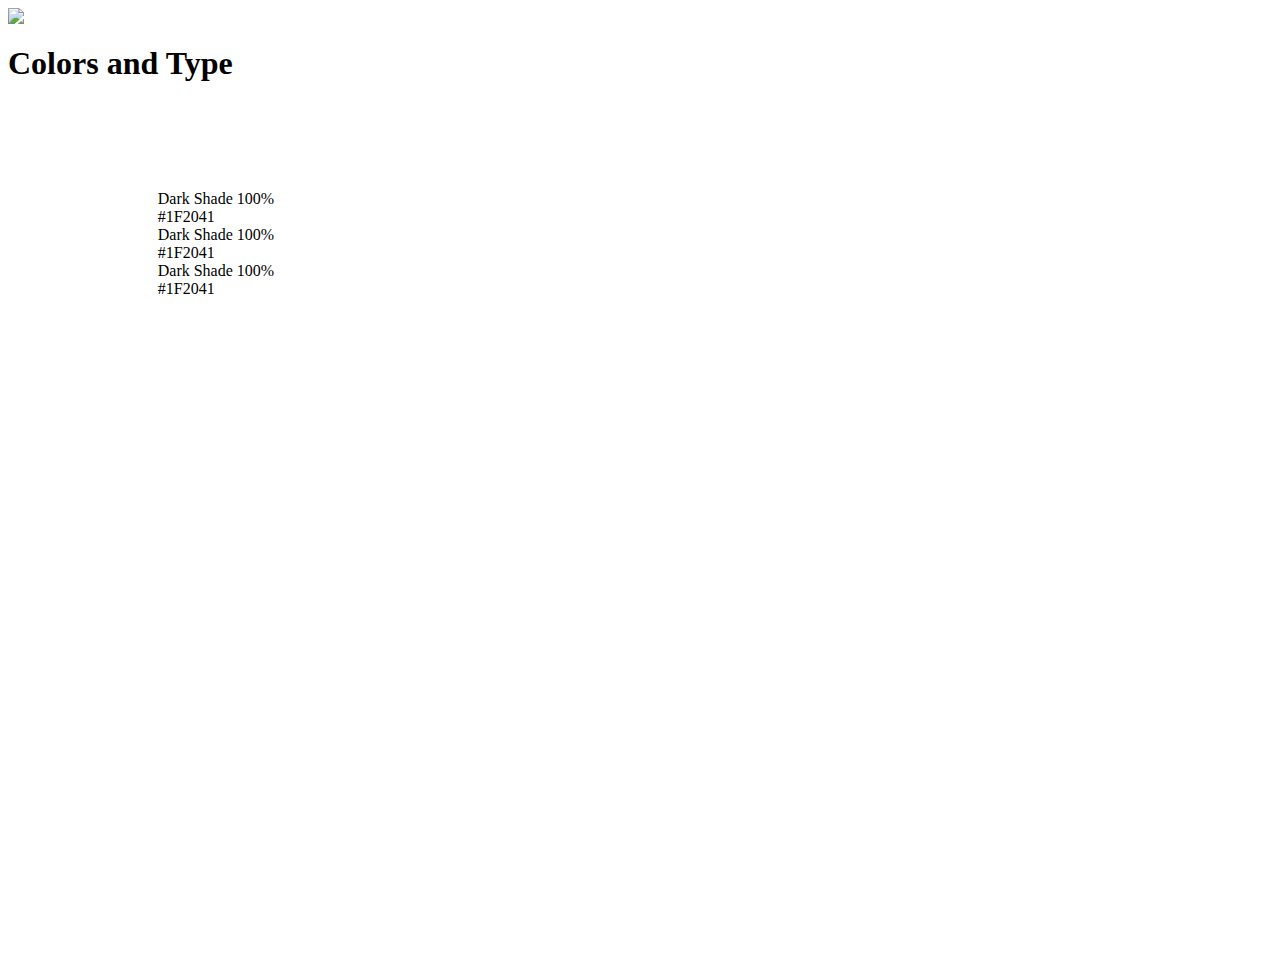
==== src/pages/ui_kit/colors_type.html @ 0f0e2727 "added pug, remade pageColors and Type" ====
<html lang="en"><head><link rel="stylesheet" href="../../blocks/main/main.css"/><link rel="stylesheet" href="../../blocks/main/__colors/main__colors.css"/><link rel="stylesheet" href="../../blocks/info_block/info_block.css"/><link rel="stylesheet" href="../../blocks/main/__colors_type/main__colors_type.css"/><title>Colors and Type</title></head><body><div class="main__logo"><img src="./blocks/main/__logo/logo.svg"/></div><div class="main"><h1>Colors and Type</h1><div class="main__colors_type"><div class="main__colors"><div class="info_block colors__element"><div class="info_block__right colors__block" style="background: #1F2041"></div><div class="info_block__left colors__text"><div class="colors__title">Dark Shade 100%</div><div class="colors__desc">#1F2041</div></div></div><div class="info_block colors__element"><div class="info_block__right colors__block" style="background: rgba(31, 32, 65, 0.75)"></div><div class="info_block__left colors__text"><div class="colors__title">Dark Shade 100%</div><div class="colors__desc">#1F2041</div></div></div><div class="info_block colors__element"><div class="info_block__right colors__block" style="background: #1F2041"></div><div class="info_block__left colors__text"><div class="colors__title">Dark Shade 100%</div><div class="colors__desc">#1F2041</div></div></div></div><div class="main__type"></div></div></div></body></html>
---- src/blocks/main/main.css ----
.main {
    position: relative;
    width: 1440px;
    height: 900px;

    background: #FFFFFF;
}
---- src/blocks/main/__colors/main__colors.css ----
.main__colors {
    position: absolute;
    width: 269.26px;
    height: 610px;
    left: 149.74px;
    top: 145px;
}
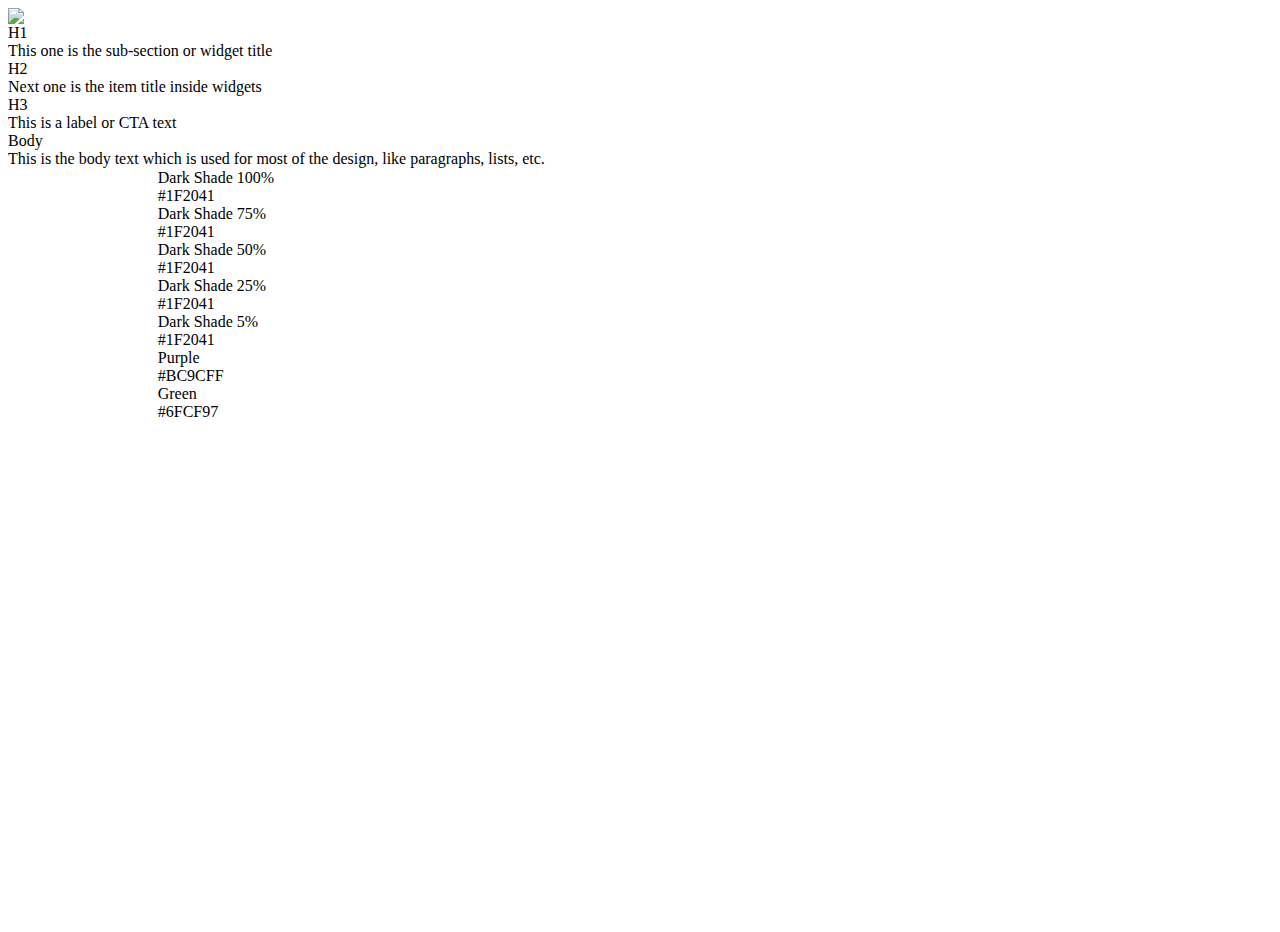
==== commit 0317fcbb: "added main__type element and type mixin" ====
--- a/src/pages/ui_kit/colors_type.html
+++ b/src/pages/ui_kit/colors_type.html
@@ -1 +1 @@
-<html lang="en"><head><link rel="stylesheet" href="../../blocks/main/main.css"/><link rel="stylesheet" href="../../blocks/main/__colors/main__colors.css"/><link rel="stylesheet" href="../../blocks/info_block/info_block.css"/><link rel="stylesheet" href="../../blocks/main/__colors_type/main__colors_type.css"/><title>Colors and Type</title></head><body><div class="main__logo"><img src="./blocks/main/__logo/logo.svg"/></div><div class="main"><h1>Colors and Type</h1><div class="main__colors_type"><div class="main__colors"><div class="info_block colors__element"><div class="info_block__right colors__block" style="background: #1F2041"></div><div class="info_block__left colors__text"><div class="colors__title">Dark Shade 100%</div><div class="colors__desc">#1F2041</div></div></div><div class="info_block colors__element"><div class="info_block__right colors__block" style="background: rgba(31, 32, 65, 0.75)"></div><div class="info_block__left colors__text"><div class="colors__title">Dark Shade 100%</div><div class="colors__desc">#1F2041</div></div></div><div class="info_block colors__element"><div class="info_block__right colors__block" style="background: #1F2041"></div><div class="info_block__left colors__text"><div class="colors__title">Dark Shade 100%</div><div class="colors__desc">#1F2041</div></div></div></div><div class="main__type"></div></div></div></body></html>+<html lang="en"><head><link rel="stylesheet" href="../../blocks/main/main.css"/><link rel="stylesheet" href="../../blocks/main/__colors/main__colors.css"/><link rel="stylesheet" href="../../blocks/info_block/info_block.css"/><link rel="stylesheet" href="../../blocks/main/__colors_type/main__colors_type.css"/><title>Colors and Type</title></head><body><div class="main__logo"><img src="../../blocks/main/__logo/main__logo.svg"/></div><div class="main"><div class="main__colors_type"><div class="main__colors"><div class="info_block colors__element"><div class="info_block__right colors__block" style="background: #1F2041"></div><div class="info_block__left colors__text"><div class="colors__title">Dark Shade 100%</div><div class="colors__desc">#1F2041</div></div></div><div class="info_block colors__element"><div class="info_block__right colors__block" style="background: rgba(31, 32, 65, 0.75)"></div><div class="info_block__left colors__text"><div class="colors__title">Dark Shade 75%</div><div class="colors__desc">#1F2041</div></div></div><div class="info_block colors__element"><div class="info_block__right colors__block" style="background: rgba(31, 32, 65, 0.5)"></div><div class="info_block__left colors__text"><div class="colors__title">Dark Shade 50%</div><div class="colors__desc">#1F2041</div></div></div><div class="info_block colors__element"><div class="info_block__right colors__block" style="background: rgba(31, 32, 65, 0.25)"></div><div class="info_block__left colors__text"><div class="colors__title">Dark Shade 25%</div><div class="colors__desc">#1F2041</div></div></div><div class="info_block colors__element"><div class="info_block__right colors__block" style="background: rgba(31, 32, 65, 0.05)"></div><div class="info_block__left colors__text"><div class="colors__title">Dark Shade 5%</div><div class="colors__desc">#1F2041</div></div></div><div class="info_block colors__element"><div class="info_block__right colors__block" style="background: #BC9CFF"></div><div class="info_block__left colors__text"><div class="colors__title">Purple</div><div class="colors__desc">#BC9CFF</div></div></div><div class="info_block colors__element"><div class="info_block__right colors__block" style="background: #6FCF97"></div><div class="info_block__left colors__text"><div class="colors__title">Green</div><div class="colors__desc">#6FCF97</div></div></div></div><div class="main__type"><div class="info_block  big"><div class="info_block__right">H1</div><div class="info_block__left">This one is the sub-section or widget title</div></div><div class="info_block  big"><div class="info_block__right">H2</div><div class="info_block__left">Next one is the item title inside widgets</div></div><div class="info_block  big"><div class="info_block__right">H3</div><div class="info_block__left">This is a label or CTA text</div></div><div class="info_block  text_s"><div class="info_block__right">Body</div><div class="info_block__left">This is the body text which is used for most of the design, like paragraphs, lists, etc.</div></div></div></div></div></body></html>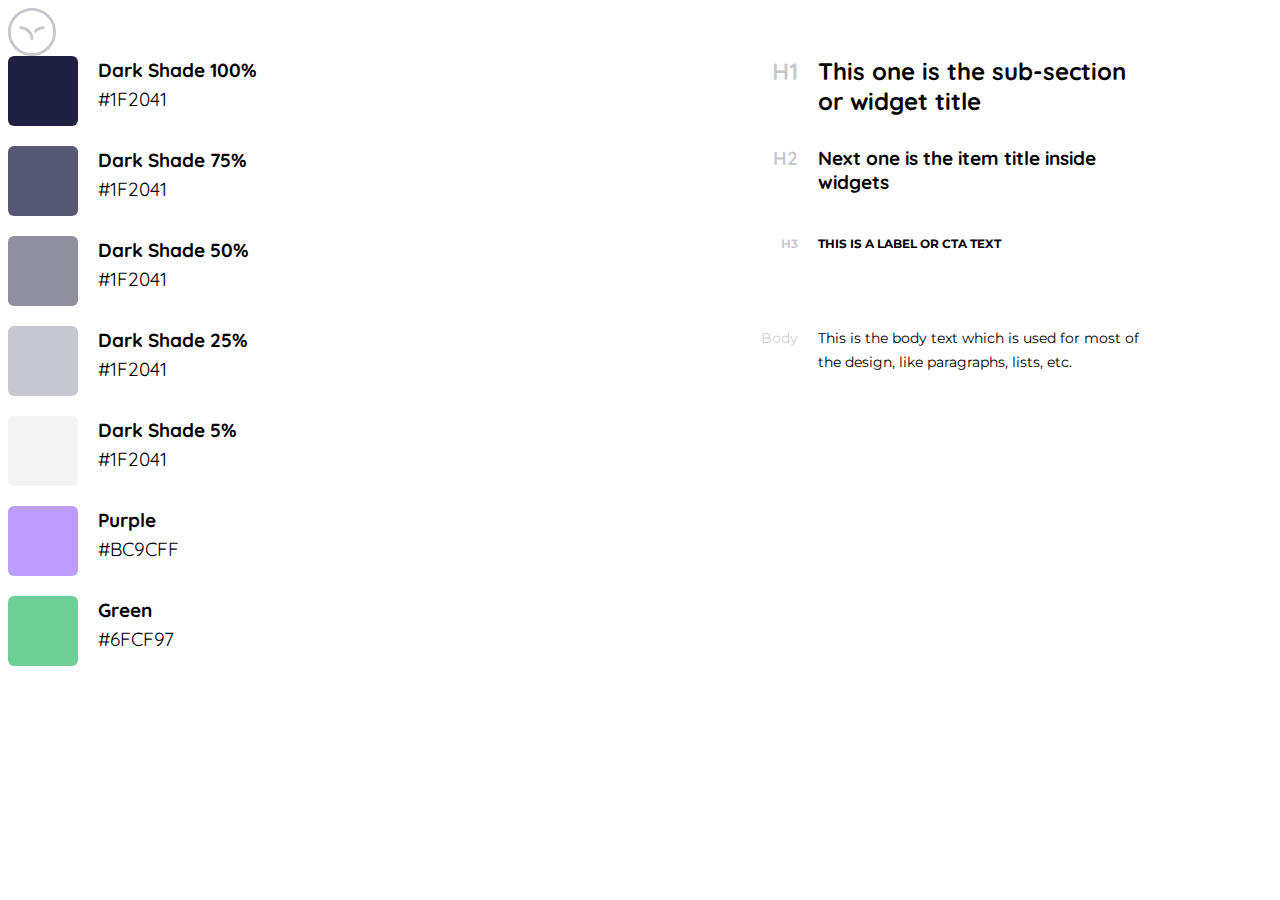
==== commit cd41b164: "page Colors: fonts, remade some classes; added new page Cards" ====
--- a/src/pages/ui_kit/colors_type.html
+++ b/src/pages/ui_kit/colors_type.html
@@ -1 +1 @@
-<html lang="en"><head><link rel="stylesheet" href="../../blocks/main/main.css"/><link rel="stylesheet" href="../../blocks/main/__colors/main__colors.css"/><link rel="stylesheet" href="../../blocks/info_block/info_block.css"/><link rel="stylesheet" href="../../blocks/main/__colors_type/main__colors_type.css"/><title>Colors and Type</title></head><body><div class="main__logo"><img src="../../blocks/main/__logo/main__logo.svg"/></div><div class="main"><div class="main__colors_type"><div class="main__colors"><div class="info_block colors__element"><div class="info_block__right colors__block" style="background: #1F2041"></div><div class="info_block__left colors__text"><div class="colors__title">Dark Shade 100%</div><div class="colors__desc">#1F2041</div></div></div><div class="info_block colors__element"><div class="info_block__right colors__block" style="background: rgba(31, 32, 65, 0.75)"></div><div class="info_block__left colors__text"><div class="colors__title">Dark Shade 75%</div><div class="colors__desc">#1F2041</div></div></div><div class="info_block colors__element"><div class="info_block__right colors__block" style="background: rgba(31, 32, 65, 0.5)"></div><div class="info_block__left colors__text"><div class="colors__title">Dark Shade 50%</div><div class="colors__desc">#1F2041</div></div></div><div class="info_block colors__element"><div class="info_block__right colors__block" style="background: rgba(31, 32, 65, 0.25)"></div><div class="info_block__left colors__text"><div class="colors__title">Dark Shade 25%</div><div class="colors__desc">#1F2041</div></div></div><div class="info_block colors__element"><div class="info_block__right colors__block" style="background: rgba(31, 32, 65, 0.05)"></div><div class="info_block__left colors__text"><div class="colors__title">Dark Shade 5%</div><div class="colors__desc">#1F2041</div></div></div><div class="info_block colors__element"><div class="info_block__right colors__block" style="background: #BC9CFF"></div><div class="info_block__left colors__text"><div class="colors__title">Purple</div><div class="colors__desc">#BC9CFF</div></div></div><div class="info_block colors__element"><div class="info_block__right colors__block" style="background: #6FCF97"></div><div class="info_block__left colors__text"><div class="colors__title">Green</div><div class="colors__desc">#6FCF97</div></div></div></div><div class="main__type"><div class="info_block  big"><div class="info_block__right">H1</div><div class="info_block__left">This one is the sub-section or widget title</div></div><div class="info_block  big"><div class="info_block__right">H2</div><div class="info_block__left">Next one is the item title inside widgets</div></div><div class="info_block  big"><div class="info_block__right">H3</div><div class="info_block__left">This is a label or CTA text</div></div><div class="info_block  text_s"><div class="info_block__right">Body</div><div class="info_block__left">This is the body text which is used for most of the design, like paragraphs, lists, etc.</div></div></div></div></div></body></html>+<html lang="en"><head><link rel="stylesheet" href="../../blocks/main/main.css"/><link href="https://fonts.googleapis.com/css?family=Montserrat|Quicksand&amp;display=swap" rel="stylesheet"/><link rel="stylesheet" href="../../blocks/main/__colors/main__colors.css"/><link rel="stylesheet" href="../../blocks/main/__colors_type/main__colors_type.css"/><link rel="stylesheet" href="../../blocks/main/_theme/block_two_column.css"/><link rel="stylesheet" href="../../blocks/main/__type/main__type.css"/><title>Colors and Type</title></head><body><div class="main__logo"><img src="../../blocks/main/__logo/main__logo.svg"/></div><div class="main"><div class="main__colors_type"><div class="main__colors colors"><div class="colors__element block_two_column"><div class="colors__block" style="background: #1F2041"></div><div class="colors__text"><div class="colors__title">Dark Shade 100%</div><div class="colors__desc">#1F2041</div></div></div><div class="colors__element block_two_column"><div class="colors__block" style="background: rgba(31, 32, 65, 0.75)"></div><div class="colors__text"><div class="colors__title">Dark Shade 75%</div><div class="colors__desc">#1F2041</div></div></div><div class="colors__element block_two_column"><div class="colors__block" style="background: rgba(31, 32, 65, 0.5)"></div><div class="colors__text"><div class="colors__title">Dark Shade 50%</div><div class="colors__desc">#1F2041</div></div></div><div class="colors__element block_two_column"><div class="colors__block" style="background: rgba(31, 32, 65, 0.25)"></div><div class="colors__text"><div class="colors__title">Dark Shade 25%</div><div class="colors__desc">#1F2041</div></div></div><div class="colors__element block_two_column"><div class="colors__block" style="background: rgba(31, 32, 65, 0.05)"></div><div class="colors__text"><div class="colors__title">Dark Shade 5%</div><div class="colors__desc">#1F2041</div></div></div><div class="colors__element block_two_column"><div class="colors__block" style="background: #BC9CFF"></div><div class="colors__text"><div class="colors__title">Purple</div><div class="colors__desc">#BC9CFF</div></div></div><div class="colors__element block_two_column"><div class="colors__block" style="background: #6FCF97"></div><div class="colors__text"><div class="colors__title">Green</div><div class="colors__desc">#6FCF97</div></div></div></div><div class="main__type type"><div class="block_two_column type__element type__element_size_h1"><div class="type__title">H1</div><div>This one is the sub-section or widget title</div></div><div class="block_two_column type__element type__element_size_h2"><div class="type__title">H2</div><div>Next one is the item title inside widgets</div></div><div class="block_two_column type__element type__element_size_h3"><div class="type__title">H3</div><div>This is a label or CTA text</div></div><div class="block_two_column type__element type__element_size_body"><div class="type__title">Body</div><div>This is the body text which is used for most of the design, like paragraphs, lists, etc.</div></div></div></div></div></body></html>--- a/src/blocks/main/main.css
+++ b/src/blocks/main/main.css
@@ -1,7 +1,5 @@
 .main {
-    position: relative;
+    margin: auto;
     width: 1440px;
-    height: 900px;
-
     background: #FFFFFF;
 }--- a/src/blocks/main/__colors/main__colors.css
+++ b/src/blocks/main/__colors/main__colors.css
@@ -1,7 +1,24 @@
 .main__colors {
-    position: absolute;
+    /* position: absolute;
     width: 269.26px;
     height: 610px;
     left: 149.74px;
-    top: 145px;
+    top: 145px; */
+    
+}
+
+.colors__block {
+    width: 70px;
+    height: 70px;
+    border-radius: 6px;
+}
+
+.colors__text {
+    font-family: Quicksand;
+    font-style: normal;
+    font-size: 19px;
+    line-height: 29px;
+}
+.colors__title {
+    font-weight: bold;
 }--- a/src/blocks/main/__colors_type/main__colors_type.css
+++ b/src/blocks/main/__colors_type/main__colors_type.css
@@ -0,0 +1,4 @@
+.main__colors_type{
+    display: grid;
+    grid-template-columns: 50% 50%;
+}--- a/src/blocks/main/_theme/block_two_column.css
+++ b/src/blocks/main/_theme/block_two_column.css
@@ -0,0 +1,7 @@
+.block_two_column{
+    display:grid;
+    grid-template-columns: 70px 336px;
+    grid-template-rows: 70px 10px;
+    grid-row-gap: 10px;
+    grid-column-gap: 20px;
+}--- a/src/blocks/main/__type/main__type.css
+++ b/src/blocks/main/__type/main__type.css
@@ -0,0 +1,30 @@
+.type__element {
+    font-family: Quicksand;
+    font-style: normal;
+    font-weight: bold;
+
+}
+.type__title{
+    text-align: right;
+    color:rgba(31, 32, 65, 0.25);;
+}
+.type__element_size_h1{
+    font-size: 24px;
+    line-height: 30px;    
+}
+.type__element_size_h2{
+    font-size: 19px;
+    line-height: 24px;  
+}
+.type__element_size_h3{
+    font-family: Montserrat;
+    font-size: 12px;
+    line-height: 15px;
+    text-transform: uppercase;
+}
+.type__element_size_body{
+    font-family: Montserrat;
+    font-size: 14px;
+    line-height: 24px;
+    font-weight: normal;
+}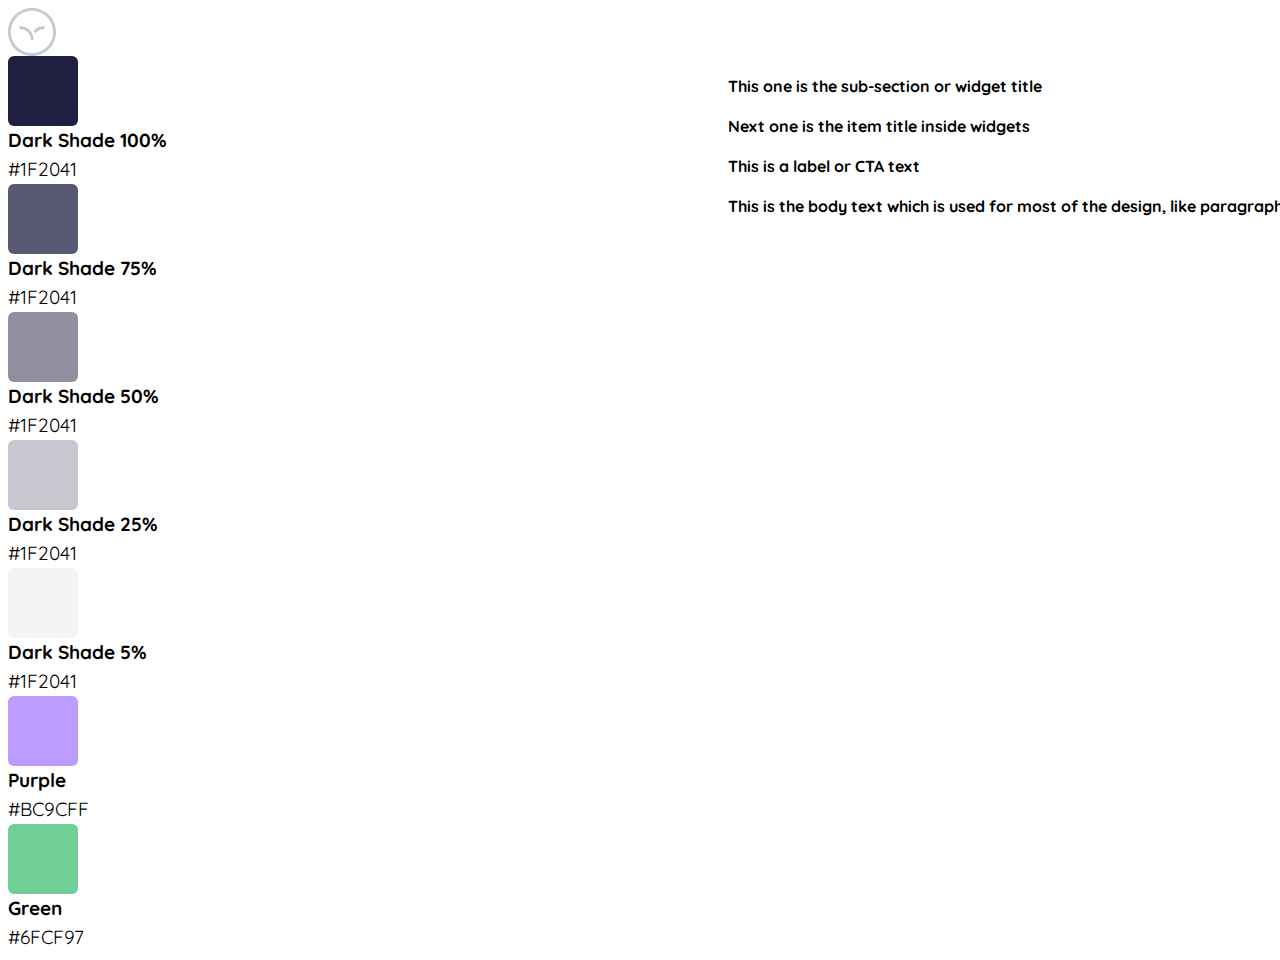
==== commit d6cbf583: "added pug files for search_form and button" ====
--- a/src/pages/ui_kit/colors_type.html
+++ b/src/pages/ui_kit/colors_type.html
@@ -1 +1 @@
-<html lang="en"><head><link rel="stylesheet" href="../../blocks/main/main.css"/><link href="https://fonts.googleapis.com/css?family=Montserrat|Quicksand&amp;display=swap" rel="stylesheet"/><link rel="stylesheet" href="../../blocks/main/__colors/main__colors.css"/><link rel="stylesheet" href="../../blocks/main/__colors_type/main__colors_type.css"/><link rel="stylesheet" href="../../blocks/main/_theme/block_two_column.css"/><link rel="stylesheet" href="../../blocks/main/__type/main__type.css"/><title>Colors and Type</title></head><body><div class="main__logo"><img src="../../blocks/main/__logo/main__logo.svg"/></div><div class="main"><div class="main__colors_type"><div class="main__colors colors"><div class="colors__element block_two_column"><div class="colors__block" style="background: #1F2041"></div><div class="colors__text"><div class="colors__title">Dark Shade 100%</div><div class="colors__desc">#1F2041</div></div></div><div class="colors__element block_two_column"><div class="colors__block" style="background: rgba(31, 32, 65, 0.75)"></div><div class="colors__text"><div class="colors__title">Dark Shade 75%</div><div class="colors__desc">#1F2041</div></div></div><div class="colors__element block_two_column"><div class="colors__block" style="background: rgba(31, 32, 65, 0.5)"></div><div class="colors__text"><div class="colors__title">Dark Shade 50%</div><div class="colors__desc">#1F2041</div></div></div><div class="colors__element block_two_column"><div class="colors__block" style="background: rgba(31, 32, 65, 0.25)"></div><div class="colors__text"><div class="colors__title">Dark Shade 25%</div><div class="colors__desc">#1F2041</div></div></div><div class="colors__element block_two_column"><div class="colors__block" style="background: rgba(31, 32, 65, 0.05)"></div><div class="colors__text"><div class="colors__title">Dark Shade 5%</div><div class="colors__desc">#1F2041</div></div></div><div class="colors__element block_two_column"><div class="colors__block" style="background: #BC9CFF"></div><div class="colors__text"><div class="colors__title">Purple</div><div class="colors__desc">#BC9CFF</div></div></div><div class="colors__element block_two_column"><div class="colors__block" style="background: #6FCF97"></div><div class="colors__text"><div class="colors__title">Green</div><div class="colors__desc">#6FCF97</div></div></div></div><div class="main__type type"><div class="block_two_column type__element type__element_size_h1"><div class="type__title">H1</div><div>This one is the sub-section or widget title</div></div><div class="block_two_column type__element type__element_size_h2"><div class="type__title">H2</div><div>Next one is the item title inside widgets</div></div><div class="block_two_column type__element type__element_size_h3"><div class="type__title">H3</div><div>This is a label or CTA text</div></div><div class="block_two_column type__element type__element_size_body"><div class="type__title">Body</div><div>This is the body text which is used for most of the design, like paragraphs, lists, etc.</div></div></div></div></div></body></html>+<html lang="en"><head><link rel="stylesheet" href="../../blocks/main/main.css"/><link href="https://fonts.googleapis.com/css?family=Montserrat|Quicksand&amp;display=swap" rel="stylesheet"/><link rel="stylesheet" href="../../blocks/main/__colors/main__colors.css"/><link rel="stylesheet" href="../../blocks/main/__colors_type/main__colors_type.css"/><link rel="stylesheet" href="../../blocks/main/_theme/block_two_column.css"/><link rel="stylesheet" href="../../blocks/main/__type/main__type.css"/><title>Colors and Type</title></head><body><div class="main__logo"><img src="../../blocks/main/__logo/main__logo.svg"/></div><div class="main"><div class="main__colors_type"><div class="main__colors colors"><div class="colors__element block_two_column"><div class="colors__block" style="background: #1F2041"></div><div class="colors__text"><div class="colors__title">Dark Shade 100%</div><div class="colors__desc">#1F2041</div></div></div><div class="colors__element block_two_column"><div class="colors__block" style="background: rgba(31, 32, 65, 0.75)"></div><div class="colors__text"><div class="colors__title">Dark Shade 75%</div><div class="colors__desc">#1F2041</div></div></div><div class="colors__element block_two_column"><div class="colors__block" style="background: rgba(31, 32, 65, 0.5)"></div><div class="colors__text"><div class="colors__title">Dark Shade 50%</div><div class="colors__desc">#1F2041</div></div></div><div class="colors__element block_two_column"><div class="colors__block" style="background: rgba(31, 32, 65, 0.25)"></div><div class="colors__text"><div class="colors__title">Dark Shade 25%</div><div class="colors__desc">#1F2041</div></div></div><div class="colors__element block_two_column"><div class="colors__block" style="background: rgba(31, 32, 65, 0.05)"></div><div class="colors__text"><div class="colors__title">Dark Shade 5%</div><div class="colors__desc">#1F2041</div></div></div><div class="colors__element block_two_column"><div class="colors__block" style="background: #BC9CFF"></div><div class="colors__text"><div class="colors__title">Purple</div><div class="colors__desc">#BC9CFF</div></div></div><div class="colors__element block_two_column"><div class="colors__block" style="background: #6FCF97"></div><div class="colors__text"><div class="colors__title">Green</div><div class="colors__desc">#6FCF97</div></div></div></div><div class="main__type type"><div class="block_two_column type__element main_theme_size_size_h1"><div class="type__title">H1</div><div>This one is the sub-section or widget title</div></div><div class="block_two_column type__element main_theme_size_size_h2"><div class="type__title">H2</div><div>Next one is the item title inside widgets</div></div><div class="block_two_column type__element main_theme_size_size_h3"><div class="type__title">H3</div><div>This is a label or CTA text</div></div><div class="block_two_column type__element main_theme_size_size_body"><div class="type__title">Body</div><div>This is the body text which is used for most of the design, like paragraphs, lists, etc.</div></div></div></div></div></body></html>--- a/src/blocks/main/main.css
+++ b/src/blocks/main/main.css
@@ -2,4 +2,7 @@
     margin: auto;
     width: 1440px;
     background: #FFFFFF;
+}
+.main_card{
+    background: #F4F4F6;
 }--- a/src/blocks/main/__type/main__type.css
+++ b/src/blocks/main/__type/main__type.css
@@ -8,23 +8,3 @@
     text-align: right;
     color:rgba(31, 32, 65, 0.25);;
 }
-.type__element_size_h1{
-    font-size: 24px;
-    line-height: 30px;    
-}
-.type__element_size_h2{
-    font-size: 19px;
-    line-height: 24px;  
-}
-.type__element_size_h3{
-    font-family: Montserrat;
-    font-size: 12px;
-    line-height: 15px;
-    text-transform: uppercase;
-}
-.type__element_size_body{
-    font-family: Montserrat;
-    font-size: 14px;
-    line-height: 24px;
-    font-weight: normal;
-}